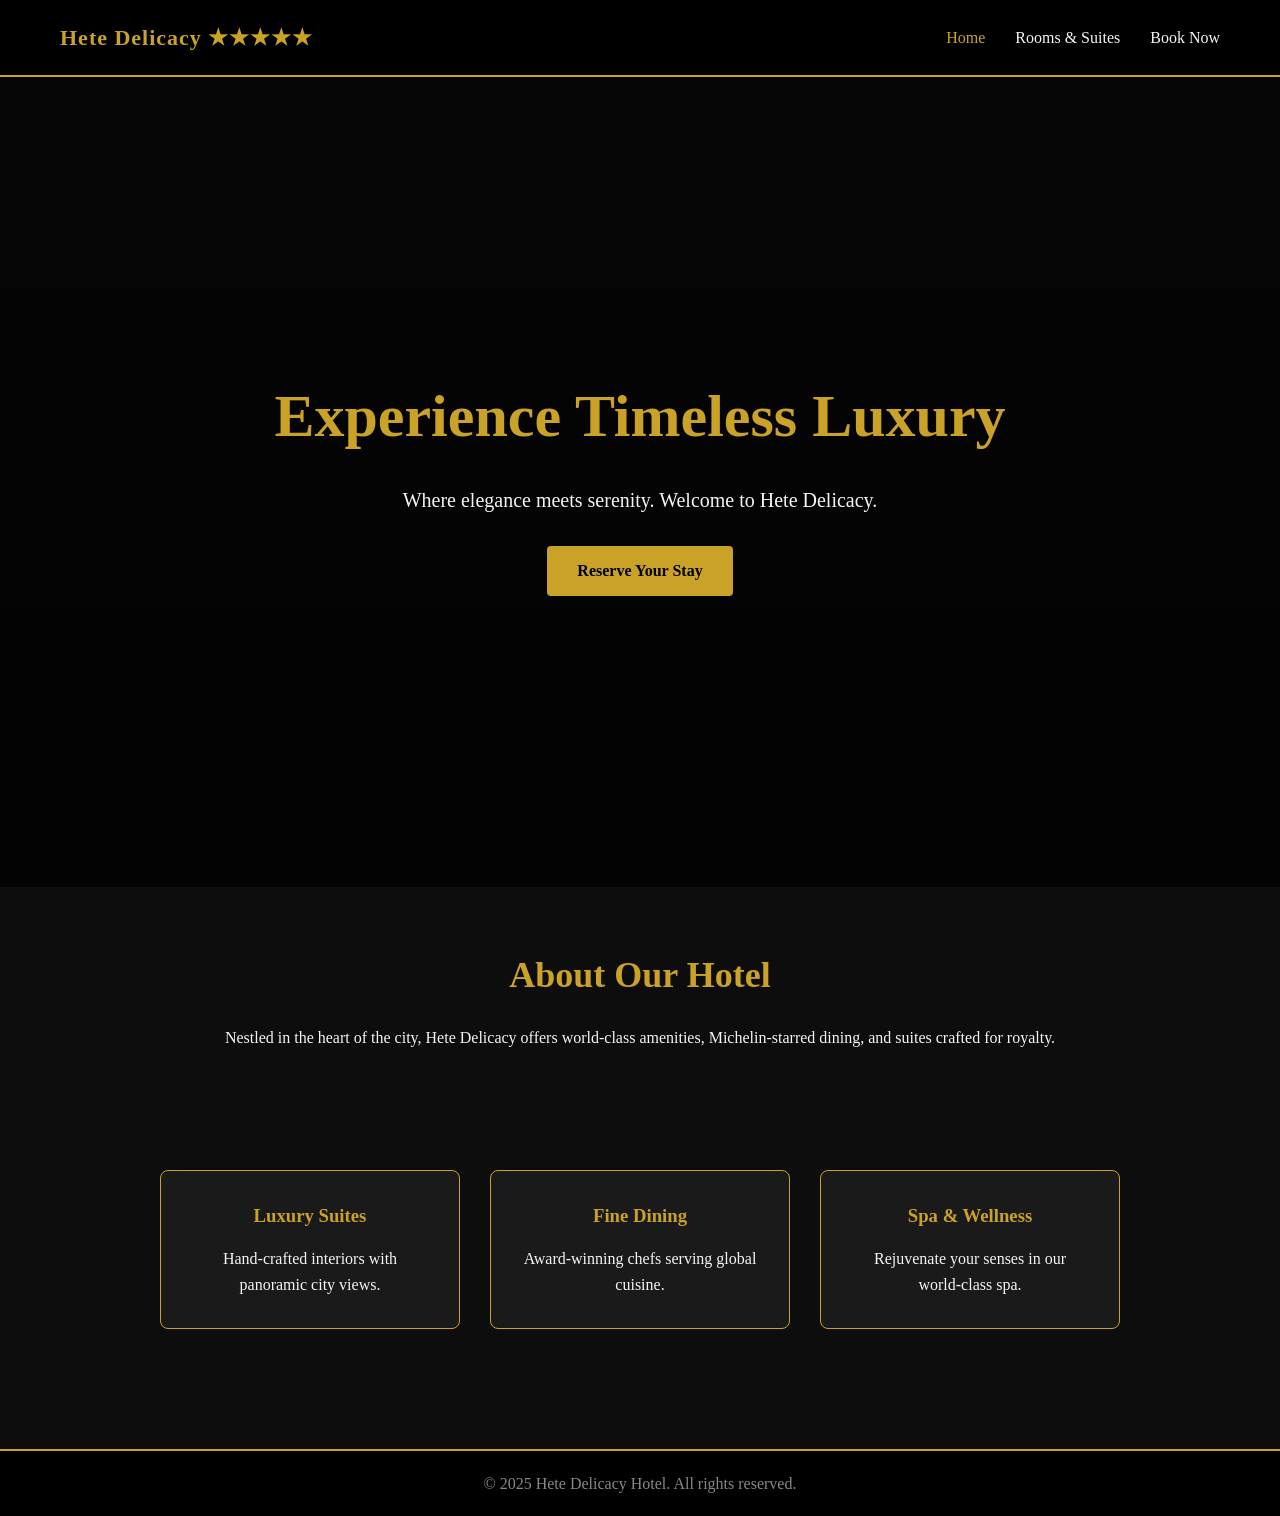
==== index.html @ e2b42c50 "Add files via upload" ====
<!DOCTYPE html>
<html lang="en">
<head>
  <meta charset="UTF-8" />
  <meta name="viewport" content="width=device-width, initial-scale=1.0" />
  <title>Hete Delicacy | 5-Star Luxury Hotel</title>
  <link rel="stylesheet" href="style.css" />
</head>
<body>

  <!-- NAVIGATION -->
  <nav class="navbar">
    <div class="logo">Hete Delicacy ★★★★★</div>
    <ul class="nav-links">
      <li><a href="index.html" class="active">Home</a></li>
      <li><a href="rooms.html">Rooms & Suites</a></li>
      <li><a href="contact.html">Book Now</a></li>
    </ul>
  </nav>

  <!-- HERO -->
  <header class="hero">
    <div class="hero-content">
      <h1>Experience Timeless Luxury</h1>
      <p>Where elegance meets serenity. Welcome to Hete Delicacy.</p>
      <a href="contact.html" class="btn">Reserve Your Stay</a>
    </div>
  </header>

  <!-- ABOUT -->
  <section class="about">
    <h2>About Our Hotel</h2>
    <p>
      Nestled in the heart of the city, Hete Delicacy offers world-class
      amenities, Michelin-starred dining, and suites crafted for royalty.
    </p>
  </section>

  <!-- FEATURES -->
  <section class="features">
    <div class="feature-card">
      <h3>Luxury Suites</h3>
      <p>Hand-crafted interiors with panoramic city views.</p>
    </div>
    <div class="feature-card">
      <h3>Fine Dining</h3>
      <p>Award-winning chefs serving global cuisine.</p>
    </div>
    <div class="feature-card">
      <h3>Spa & Wellness</h3>
      <p>Rejuvenate your senses in our world-class spa.</p>
    </div>
  </section>

  <footer>
    <p>© 2025 Hete Delicacy Hotel. All rights reserved.</p>
  </footer>

  <script type="module" src="main.js"></script>
</body>
</html>
---- style.css ----
/* style.css */
* {
  margin: 0;
  padding: 0;
  box-sizing: border-box;
  font-family: 'Georgia', serif;
}

body {
  background: #0d0d0d;
  color: #f5f5f5;
  line-height: 1.6;
}

/* NAVBAR */
.navbar {
  display: flex;
  justify-content: space-between;
  align-items: center;
  padding: 20px 60px;
  background: #000;
  border-bottom: 2px solid #c9a227;
  position: sticky;
  top: 0;
  z-index: 100;
}
.logo {
  font-size: 22px;
  color: #c9a227;
  font-weight: bold;
  letter-spacing: 1px;
}
.nav-links {
  list-style: none;
  display: flex;
  gap: 30px;
}
.nav-links a {
  color: #f5f5f5;
  text-decoration: none;
  font-size: 16px;
  transition: 0.3s;
}
.nav-links a:hover,
.nav-links a.active {
  color: #c9a227;
}

/* HERO */
.hero {
  height: 90vh;
  background: linear-gradient(rgba(0,0,0,0.6), rgba(0,0,0,0.8)),
              url('https://images.unsplash.com/photo-1566073771259-6a8506099945?w=1600') center/cover;
  display: flex;
  align-items: center;
  justify-content: center;
  text-align: center;
}
.hero h1 {
  font-size: 60px;
  color: #c9a227;
  margin-bottom: 20px;
}
.hero p {
  font-size: 20px;
  margin-bottom: 30px;
}

/* BUTTON */
.btn {
  display: inline-block;
  padding: 12px 30px;
  background: #c9a227;
  color: #000;
  text-decoration: none;
  border: none;
  font-size: 16px;
  font-weight: bold;
  cursor: pointer;
  transition: 0.3s;
  border-radius: 4px;
}
.btn:hover {
  background: #e6c34a;
  transform: translateY(-2px);
}

/* SECTIONS */
.about, .features, .rooms, .booking-section {
  padding: 60px 80px;
  text-align: center;
}
h2 { color: #c9a227; font-size: 36px; margin-bottom: 20px; }

/* FEATURES / ROOMS GRID */
.features, .rooms {
  display: flex;
  gap: 30px;
  justify-content: center;
  flex-wrap: wrap;
}
.feature-card, .room-card {
  background: #1a1a1a;
  padding: 30px;
  border: 1px solid #c9a227;
  border-radius: 8px;
  width: 300px;
  transition: 0.3s;
}
.feature-card:hover, .room-card:hover {
  transform: translateY(-5px);
  box-shadow: 0 10px 20px rgba(201,162,39,0.3);
}
.feature-card h3, .room-card h3 {
  color: #c9a227;
  margin-bottom: 15px;
}

/* PAGE HEADER */
.page-header {
  text-align: center;
  padding: 60px 20px;
  background: #1a1a1a;
  border-bottom: 2px solid #c9a227;
}
.page-header h1 { color: #c9a227; font-size: 42px; }

/* FORM */
.booking-form {
  max-width: 500px;
  margin: 0 auto;
  display: flex;
  flex-direction: column;
  gap: 15px;
}
.booking-form input,
.booking-form select,
.booking-form textarea {
  padding: 12px;
  border: 1px solid #c9a227;
  background: #1a1a1a;
  color: #fff;
  border-radius: 4px;
  font-size: 15px;
}
.booking-form textarea { min-height: 100px; resize: vertical; }

#statusMessage {
  margin-top: 20px;
  color: #c9a227;
  font-size: 16px;
}

/* FOOTER */
footer {
  text-align: center;
  padding: 20px;
  background: #000;
  border-top: 2px solid #c9a227;
  color: #888;
  margin-top: 60px;
}

/* RESPONSIVE */
@media (max-width: 768px) {
  .navbar { flex-direction: column; gap: 15px; padding: 15px; }
  .nav-links { flex-direction: column; gap: 10px; text-align: center; }
  .hero h1 { font-size: 36px; }
  .about, .features, .rooms, .booking-section { padding: 40px 20px; }
}
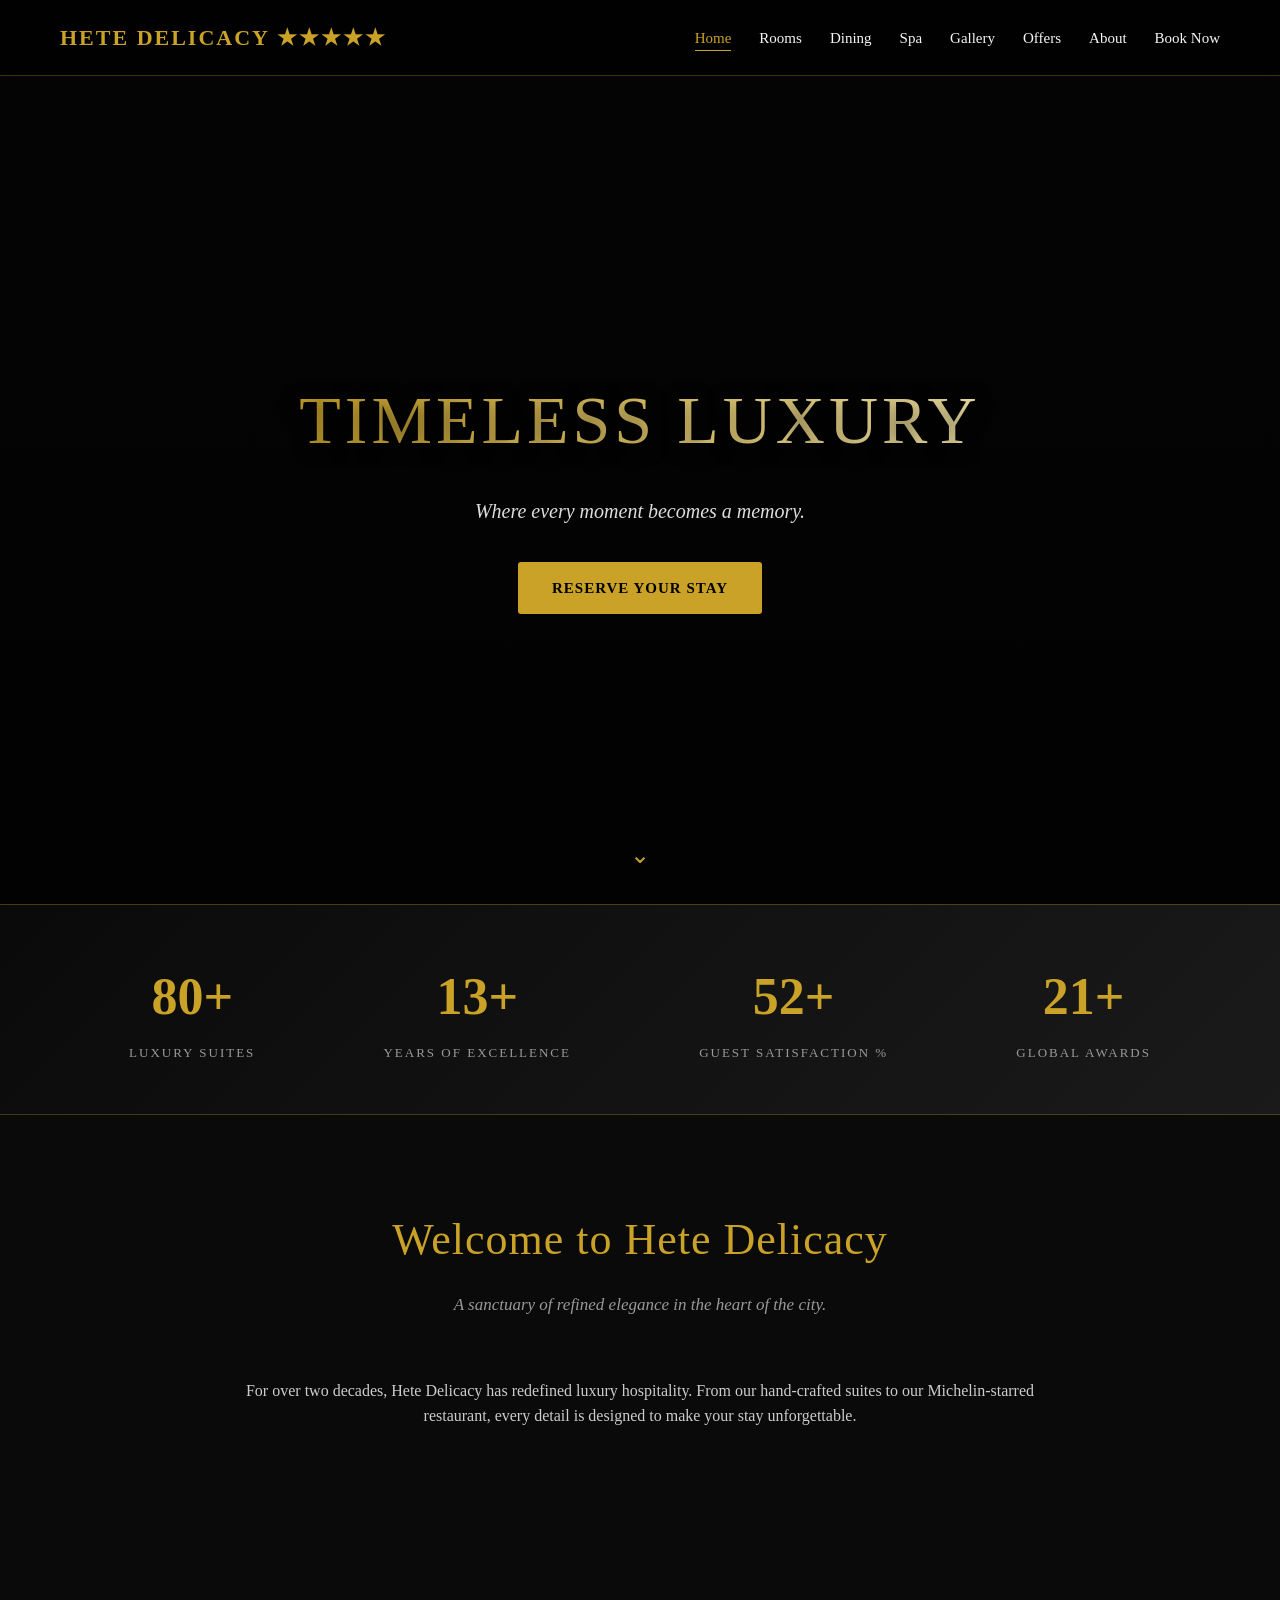
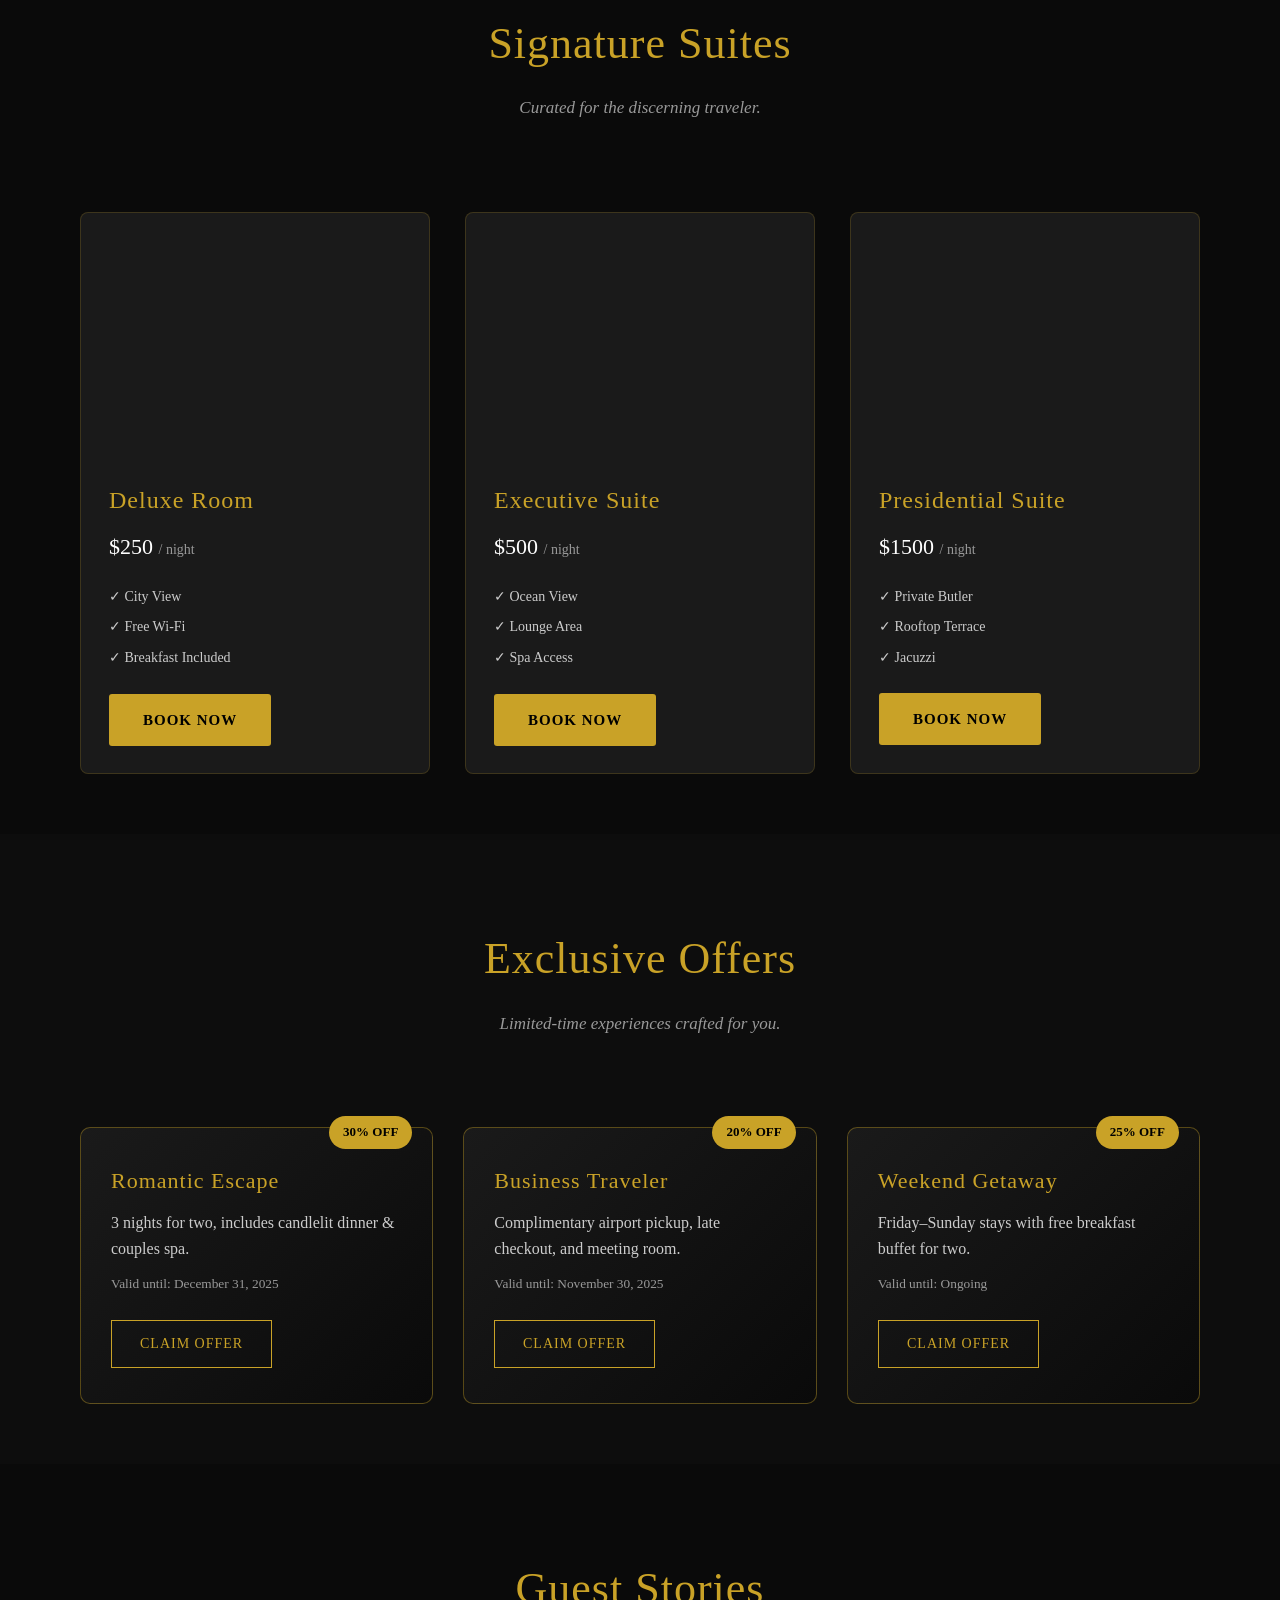
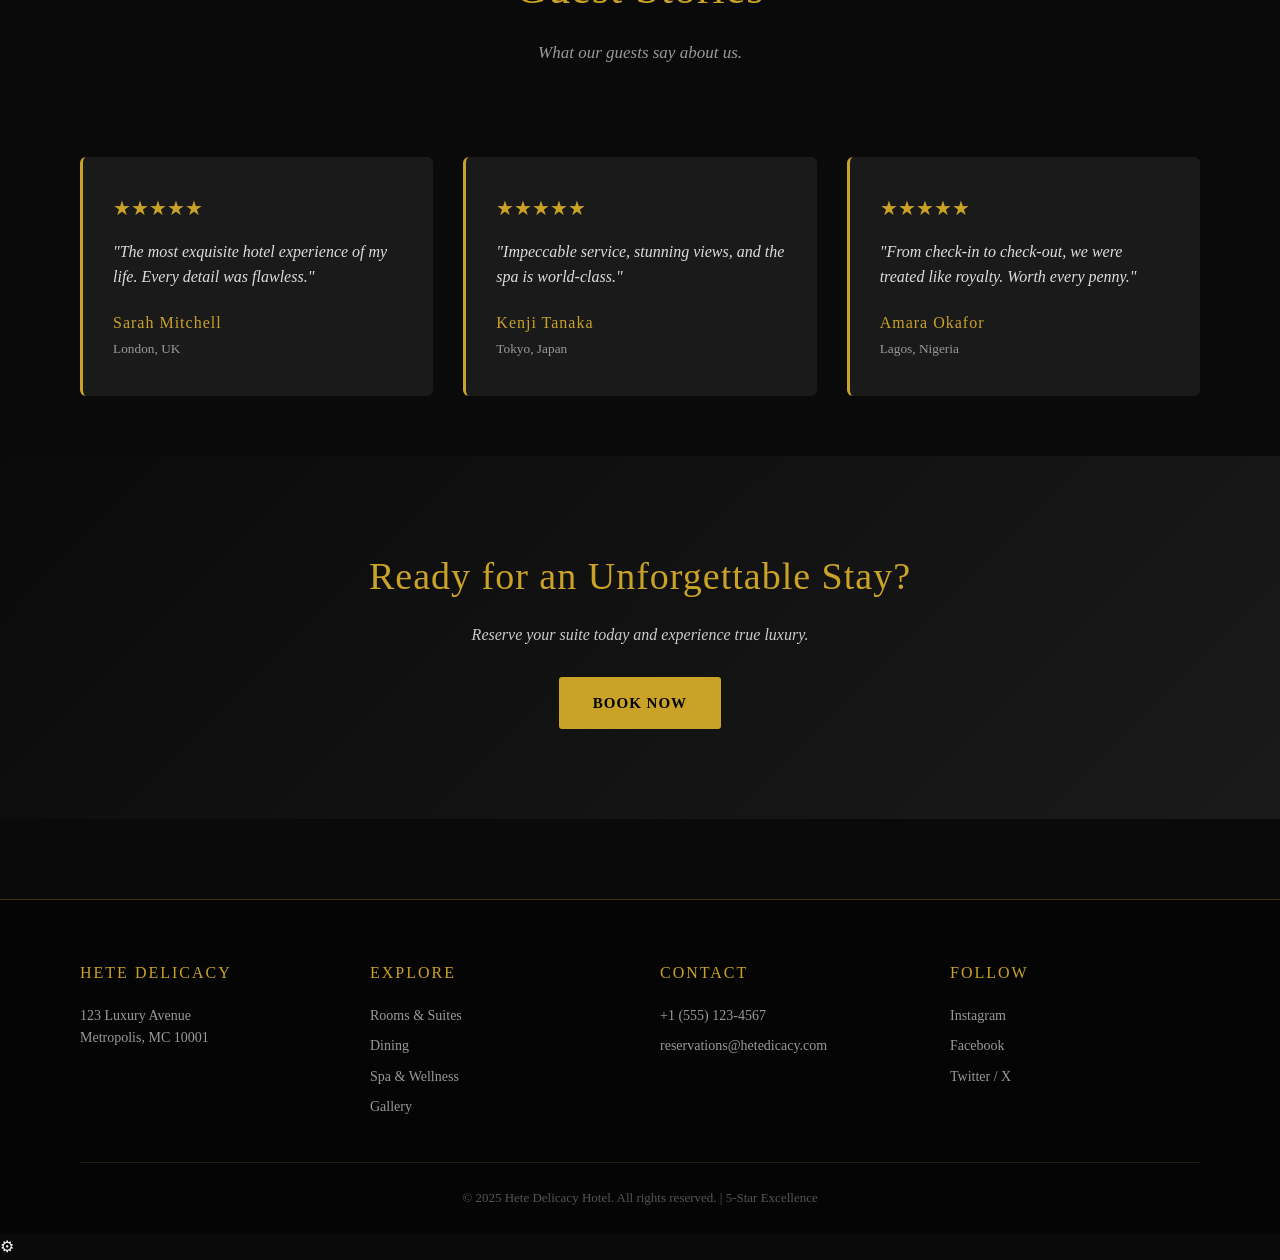
==== commit 24ccb3bd: "Add files via upload" ====
--- a/index.html
+++ b/index.html
@@ -3,17 +3,25 @@
 <head>
   <meta charset="UTF-8" />
   <meta name="viewport" content="width=device-width, initial-scale=1.0" />
+  <meta name="description" content="Hete Delicacy — 5-Star Luxury Hotel. Experience timeless elegance, world-class dining, and award-winning spa." />
   <title>Hete Delicacy | 5-Star Luxury Hotel</title>
   <link rel="stylesheet" href="style.css" />
+  <link rel="stylesheet" href="animations.css" />
 </head>
 <body>
 
-  <!-- NAVIGATION -->
+  <!-- NAVBAR -->
   <nav class="navbar">
-    <div class="logo">Hete Delicacy ★★★★★</div>
+    <div class="logo">HETE DELICACY ★★★★★</div>
+    <button class="nav-toggle">☰</button>
     <ul class="nav-links">
       <li><a href="index.html" class="active">Home</a></li>
-      <li><a href="rooms.html">Rooms & Suites</a></li>
+      <li><a href="rooms.html">Rooms</a></li>
+      <li><a href="dining.html">Dining</a></li>
+      <li><a href="spa.html">Spa</a></li>
+      <li><a href="gallery.html">Gallery</a></li>
+      <li><a href="offers.html">Offers</a></li>
+      <li><a href="about.html">About</a></li>
       <li><a href="contact.html">Book Now</a></li>
     </ul>
   </nav>
@@ -21,41 +29,99 @@
   <!-- HERO -->
   <header class="hero">
     <div class="hero-content">
-      <h1>Experience Timeless Luxury</h1>
-      <p>Where elegance meets serenity. Welcome to Hete Delicacy.</p>
+      <h1 class="shimmer-text">TIMELESS LUXURY</h1>
+      <p>Where every moment becomes a memory.</p>
       <a href="contact.html" class="btn">Reserve Your Stay</a>
     </div>
+    <div class="hero-scroll">⌄</div>
   </header>
+
+  <!-- STATS -->
+  <div class="stats-bar">
+    <div class="stat"><span class="counter" data-target="150">0</span><p>Luxury Suites</p></div>
+    <div class="stat"><span class="counter" data-target="25">0</span><p>Years of Excellence</p></div>
+    <div class="stat"><span class="counter" data-target="98">0</span><p>Guest Satisfaction %</p></div>
+    <div class="stat"><span class="counter" data-target="40">0</span><p>Global Awards</p></div>
+  </div>
 
   <!-- ABOUT -->
   <section class="about">
-    <h2>About Our Hotel</h2>
-    <p>
-      Nestled in the heart of the city, Hete Delicacy offers world-class
-      amenities, Michelin-starred dining, and suites crafted for royalty.
+    <div class="section-title">
+      <h2>Welcome to Hete Delicacy</h2>
+      <p>A sanctuary of refined elegance in the heart of the city.</p>
+    </div>
+    <p style="max-width:800px;margin:0 auto;text-align:center;color:#ccc;">
+      For over two decades, Hete Delicacy has redefined luxury hospitality.
+      From our hand-crafted suites to our Michelin-starred restaurant, every
+      detail is designed to make your stay unforgettable.
     </p>
   </section>
 
-  <!-- FEATURES -->
-  <section class="features">
-    <div class="feature-card">
-      <h3>Luxury Suites</h3>
-      <p>Hand-crafted interiors with panoramic city views.</p>
+  <!-- FEATURED ROOMS -->
+  <section>
+    <div class="section-title">
+      <h2>Signature Suites</h2>
+      <p>Curated for the discerning traveler.</p>
     </div>
-    <div class="feature-card">
-      <h3>Fine Dining</h3>
-      <p>Award-winning chefs serving global cuisine.</p>
-    </div>
-    <div class="feature-card">
-      <h3>Spa & Wellness</h3>
-      <p>Rejuvenate your senses in our world-class spa.</p>
-    </div>
+    <div id="featuredRooms"></div>
   </section>
 
+  <!-- OFFERS -->
+  <section style="background:#0d0d0d;">
+    <div class="section-title">
+      <h2>Exclusive Offers</h2>
+      <p>Limited-time experiences crafted for you.</p>
+    </div>
+    <div id="offersGrid"></div>
+  </section>
+
+  <!-- TESTIMONIALS -->
+  <section>
+    <div class="section-title">
+      <h2>Guest Stories</h2>
+      <p>What our guests say about us.</p>
+    </div>
+    <div id="testimonialsGrid"></div>
+  </section>
+
+  <!-- CTA -->
+  <section style="text-align:center;background:linear-gradient(135deg,#0a0a0a,#1a1a1a);">
+    <h2 style="color:var(--gold);font-size:38px;margin-bottom:15px;">Ready for an Unforgettable Stay?</h2>
+    <p style="color:#ccc;margin-bottom:30px;font-style:italic;">Reserve your suite today and experience true luxury.</p>
+    <a href="contact.html" class="btn">Book Now</a>
+  </section>
+
+  <!-- FOOTER -->
   <footer>
-    <p>© 2025 Hete Delicacy Hotel. All rights reserved.</p>
+    <div class="footer-grid">
+      <div>
+        <h4>HETE DELICACY</h4>
+        <p>123 Luxury Avenue<br>Metropolis, MC 10001</p>
+      </div>
+      <div>
+        <h4>EXPLORE</h4>
+        <a href="rooms.html">Rooms & Suites</a>
+        <a href="dining.html">Dining</a>
+        <a href="spa.html">Spa & Wellness</a>
+        <a href="gallery.html">Gallery</a>
+      </div>
+      <div>
+        <h4>CONTACT</h4>
+        <p>+1 (555) 123-4567</p>
+        <p>reservations@hetedicacy.com</p>
+      </div>
+      <div>
+        <h4>FOLLOW</h4>
+        <a href="#">Instagram</a>
+        <a href="#">Facebook</a>
+        <a href="#">Twitter / X</a>
+      </div>
+    </div>
+    <div class="footer-bottom">
+      © 2025 Hete Delicacy Hotel. All rights reserved. | 5-Star Excellence
+    </div>
   </footer>
-
+<a href="admin.html" class="admin-float" title="Admin Access" aria-label="Admin Access">⚙</a>
   <script type="module" src="main.js"></script>
 </body>
 </html>
--- a/style.css
+++ b/style.css
@@ -1,170 +1,550 @@
-/* style.css */
-* {
-  margin: 0;
-  padding: 0;
-  box-sizing: border-box;
-  font-family: 'Georgia', serif;
+/* ============ RESET & BASE ============ */
+* { margin: 0; padding: 0; box-sizing: border-box; }
+
+:root {
+  --gold: #c9a227;
+  --gold-light: #e6c34a;
+  --black: #0a0a0a;
+  --dark: #141414;
+  --card: #1a1a1a;
+  --text: #f5f5f5;
+  --muted: #999;
 }
 
 body {
-  background: #0d0d0d;
-  color: #f5f5f5;
+  font-family: 'Georgia', 'Times New Roman', serif;
+  background: var(--black);
+  color: var(--text);
   line-height: 1.6;
-}
-
-/* NAVBAR */
+  overflow-x: hidden;
+}
+
+a { color: inherit; text-decoration: none; transition: 0.3s; }
+img { max-width: 100%; display: block; }
+h1, h2, h3, h4 { font-weight: 400; letter-spacing: 1px; }
+
+/* ============ NAVBAR ============ */
 .navbar {
   display: flex;
   justify-content: space-between;
   align-items: center;
   padding: 20px 60px;
-  background: #000;
-  border-bottom: 2px solid #c9a227;
+  background: rgba(0,0,0,0.85);
+  backdrop-filter: blur(10px);
+  border-bottom: 1px solid rgba(201,162,39,0.3);
   position: sticky;
   top: 0;
   z-index: 100;
+  transition: 0.3s;
+}
+.navbar.scrolled {
+  padding: 12px 60px;
+  background: rgba(0,0,0,0.98);
 }
 .logo {
   font-size: 22px;
-  color: #c9a227;
+  color: var(--gold);
+  letter-spacing: 2px;
+  font-weight: bold;
+}
+.nav-links {
+  list-style: none;
+  display: flex;
+  gap: 28px;
+  align-items: center;
+}
+.nav-links a {
+  font-size: 15px;
+  position: relative;
+  padding: 5px 0;
+}
+.nav-links a::after {
+  content: '';
+  position: absolute;
+  left: 0; bottom: 0;
+  width: 0; height: 1px;
+  background: var(--gold);
+  transition: 0.3s;
+}
+.nav-links a:hover::after,
+.nav-links a.active::after { width: 100%; }
+.nav-links a:hover,
+.nav-links a.active { color: var(--gold); }
+
+.nav-toggle {
+  display: none;
+  background: none;
+  border: none;
+  color: var(--gold);
+  font-size: 26px;
+  cursor: pointer;
+}
+
+/* ============ HERO ============ */
+.hero {
+  height: 92vh;
+  background: linear-gradient(rgba(0,0,0,0.55), rgba(0,0,0,0.85)),
+              url('https://images.unsplash.com/photo-1566073771259-6a8506099945?w=1600') center/cover fixed;
+  display: flex;
+  align-items: center;
+  justify-content: center;
+  text-align: center;
+  position: relative;
+}
+.hero-content h1 {
+  font-size: 68px;
+  color: var(--gold);
+  letter-spacing: 4px;
+  margin-bottom: 20px;
+  text-shadow: 0 4px 20px rgba(0,0,0,0.8);
+}
+.hero-content p {
+  font-size: 20px;
+  margin-bottom: 35px;
+  color: #ddd;
+  font-style: italic;
+}
+.hero-scroll {
+  position: absolute;
+  bottom: 30px;
+  left: 50%;
+  transform: translateX(-50%);
+  color: var(--gold);
+  font-size: 24px;
+  animation: bounce 2s infinite;
+}
+
+/* ============ BUTTONS ============ */
+.btn {
+  display: inline-block;
+  padding: 14px 34px;
+  background: var(--gold);
+  color: #000;
+  font-size: 15px;
   font-weight: bold;
   letter-spacing: 1px;
-}
-.nav-links {
+  border: none;
+  cursor: pointer;
+  border-radius: 3px;
+  transition: 0.3s;
+  text-transform: uppercase;
+}
+.btn:hover {
+  background: var(--gold-light);
+  transform: translateY(-3px);
+  box-shadow: 0 10px 25px rgba(201,162,39,0.4);
+}
+.btn-outline {
+  display: inline-block;
+  padding: 12px 28px;
+  background: transparent;
+  color: var(--gold);
+  border: 1px solid var(--gold);
+  font-size: 14px;
+  letter-spacing: 1px;
+  cursor: pointer;
+  transition: 0.3s;
+  text-transform: uppercase;
+  margin-top: 15px;
+}
+.btn-outline:hover {
+  background: var(--gold);
+  color: #000;
+}
+
+/* ============ SECTIONS ============ */
+section { padding: 90px 80px; }
+.section-title {
+  text-align: center;
+  margin-bottom: 60px;
+}
+.section-title h2 {
+  font-size: 44px;
+  color: var(--gold);
+  margin-bottom: 15px;
+}
+.section-title p {
+  color: var(--muted);
+  font-style: italic;
+  font-size: 17px;
+}
+
+/* ============ STATS BAR ============ */
+.stats-bar {
+  display: flex;
+  justify-content: space-around;
+  padding: 50px 80px;
+  background: linear-gradient(135deg, #0a0a0a, #1a1a1a);
+  border-top: 1px solid rgba(201,162,39,0.3);
+  border-bottom: 1px solid rgba(201,162,39,0.3);
+  flex-wrap: wrap;
+  gap: 30px;
+}
+.stat {
+  text-align: center;
+}
+.stat .counter {
+  font-size: 52px;
+  color: var(--gold);
+  font-weight: bold;
+}
+.stat .counter::after { content: '+'; }
+.stat p {
+  color: var(--muted);
+  margin-top: 5px;
+  letter-spacing: 2px;
+  font-size: 13px;
+  text-transform: uppercase;
+}
+
+/* ============ ROOM CARDS ============ */
+.rooms-grid, #featuredRooms, #allRooms {
+  display: grid;
+  grid-template-columns: repeat(auto-fit, minmax(320px, 1fr));
+  gap: 35px;
+  max-width: 1300px;
+  margin: 0 auto;
+}
+.room-card {
+  background: var(--card);
+  border: 1px solid rgba(201,162,39,0.2);
+  border-radius: 8px;
+  overflow: hidden;
+  transition: 0.4s;
+}
+.room-card:hover {
+  transform: translateY(-8px);
+  border-color: var(--gold);
+  box-shadow: 0 20px 40px rgba(201,162,39,0.2);
+}
+.room-img {
+  height: 240px;
+  background-size: cover;
+  background-position: center;
+  transition: 0.5s;
+}
+.room-card:hover .room-img { transform: scale(1.05); }
+.room-body { padding: 28px; }
+.room-body h3 {
+  color: var(--gold);
+  font-size: 24px;
+  margin-bottom: 10px;
+}
+.price {
+  font-size: 22px;
+  color: #fff;
+  margin-bottom: 18px;
+}
+.price span { color: var(--muted); font-size: 14px; }
+.room-meta {
+  display: flex;
+  gap: 15px;
+  margin-bottom: 15px;
+  font-size: 14px;
+  color: var(--muted);
+  flex-wrap: wrap;
+}
+.room-features {
   list-style: none;
-  display: flex;
+  margin-bottom: 20px;
+}
+.room-features li {
+  color: #ccc;
+  font-size: 14px;
+  padding: 4px 0;
+}
+
+/* ============ OFFERS ============ */
+#offersGrid {
+  display: grid;
+  grid-template-columns: repeat(auto-fit, minmax(300px, 1fr));
   gap: 30px;
-}
-.nav-links a {
-  color: #f5f5f5;
-  text-decoration: none;
-  font-size: 16px;
-  transition: 0.3s;
-}
-.nav-links a:hover,
-.nav-links a.active {
-  color: #c9a227;
-}
-
-/* HERO */
-.hero {
-  height: 90vh;
-  background: linear-gradient(rgba(0,0,0,0.6), rgba(0,0,0,0.8)),
-              url('https://images.unsplash.com/photo-1566073771259-6a8506099945?w=1600') center/cover;
+  max-width: 1200px;
+  margin: 0 auto;
+}
+.offer-card {
+  background: linear-gradient(135deg, #1a1a1a, #0a0a0a);
+  border: 1px solid rgba(201,162,39,0.4);
+  border-radius: 10px;
+  padding: 35px 30px;
+  position: relative;
+  transition: 0.4s;
+}
+.offer-card:hover {
+  border-color: var(--gold);
+  transform: translateY(-5px);
+  box-shadow: 0 15px 35px rgba(201,162,39,0.25);
+}
+.discount-badge {
+  position: absolute;
+  top: -12px; right: 20px;
+  background: var(--gold);
+  color: #000;
+  padding: 6px 14px;
+  font-size: 13px;
+  font-weight: bold;
+  border-radius: 20px;
+}
+.offer-card h3 { color: var(--gold); margin-bottom: 12px; font-size: 22px; }
+.offer-card p { color: #ccc; margin-bottom: 12px; }
+.offer-card small { color: var(--muted); display: block; margin-bottom: 10px; }
+
+/* ============ TESTIMONIALS ============ */
+#testimonialsGrid {
+  display: grid;
+  grid-template-columns: repeat(auto-fit, minmax(300px, 1fr));
+  gap: 30px;
+  max-width: 1200px;
+  margin: 0 auto;
+}
+.testimonial-card {
+  background: var(--card);
+  padding: 35px 30px;
+  border-left: 3px solid var(--gold);
+  border-radius: 6px;
+  transition: 0.3s;
+}
+.testimonial-card:hover { transform: translateY(-5px); }
+.stars { color: var(--gold); font-size: 20px; margin-bottom: 15px; }
+.testimonial-card p { font-style: italic; color: #ddd; margin-bottom: 20px; }
+.testimonial-card h4 { color: var(--gold); }
+.testimonial-card small { color: var(--muted); }
+
+/* ============ GALLERY ============ */
+#galleryGrid {
+  display: grid;
+  grid-template-columns: repeat(auto-fit, minmax(280px, 1fr));
+  gap: 15px;
+  max-width: 1300px;
+  margin: 0 auto;
+}
+.gallery-item {
+  position: relative;
+  overflow: hidden;
+  border-radius: 6px;
+  cursor: pointer;
+  aspect-ratio: 4/3;
+}
+.gallery-item img {
+  width: 100%; height: 100%;
+  object-fit: cover;
+  transition: 0.5s;
+}
+.gallery-item:hover img { transform: scale(1.1); }
+.gallery-overlay {
+  position: absolute;
+  inset: 0;
+  background: rgba(0,0,0,0.6);
+  color: var(--gold);
   display: flex;
   align-items: center;
   justify-content: center;
-  text-align: center;
-}
-.hero h1 {
+  font-size: 18px;
+  opacity: 0;
+  transition: 0.3s;
+}
+.gallery-item:hover .gallery-overlay { opacity: 1; }
+
+/* LIGHTBOX */
+.lightbox {
+  position: fixed;
+  inset: 0;
+  background: rgba(0,0,0,0.95);
+  display: none;
+  align-items: center;
+  justify-content: center;
+  z-index: 999;
+}
+.lightbox.open { display: flex; }
+.lightbox-img {
+  max-width: 85vw;
+  max-height: 85vh;
+  border: 2px solid var(--gold);
+  border-radius: 4px;
+}
+.lightbox-close {
+  position: absolute;
+  top: 30px; right: 40px;
+  color: var(--gold);
+  font-size: 45px;
+  cursor: pointer;
+}
+.lightbox-prev, .lightbox-next {
+  position: absolute;
+  top: 50%;
+  transform: translateY(-50%);
+  background: none;
+  border: none;
+  color: var(--gold);
   font-size: 60px;
-  color: #c9a227;
-  margin-bottom: 20px;
-}
-.hero p {
-  font-size: 20px;
-  margin-bottom: 30px;
-}
-
-/* BUTTON */
-.btn {
-  display: inline-block;
-  padding: 12px 30px;
-  background: #c9a227;
-  color: #000;
-  text-decoration: none;
-  border: none;
-  font-size: 16px;
-  font-weight: bold;
   cursor: pointer;
-  transition: 0.3s;
-  border-radius: 4px;
-}
-.btn:hover {
-  background: #e6c34a;
-  transform: translateY(-2px);
-}
-
-/* SECTIONS */
-.about, .features, .rooms, .booking-section {
-  padding: 60px 80px;
-  text-align: center;
-}
-h2 { color: #c9a227; font-size: 36px; margin-bottom: 20px; }
-
-/* FEATURES / ROOMS GRID */
-.features, .rooms {
-  display: flex;
-  gap: 30px;
-  justify-content: center;
-  flex-wrap: wrap;
-}
-.feature-card, .room-card {
-  background: #1a1a1a;
-  padding: 30px;
-  border: 1px solid #c9a227;
-  border-radius: 8px;
-  width: 300px;
-  transition: 0.3s;
-}
-.feature-card:hover, .room-card:hover {
-  transform: translateY(-5px);
-  box-shadow: 0 10px 20px rgba(201,162,39,0.3);
-}
-.feature-card h3, .room-card h3 {
-  color: #c9a227;
-  margin-bottom: 15px;
-}
-
-/* PAGE HEADER */
+  padding: 20px;
+}
+.lightbox-prev { left: 30px; }
+.lightbox-next { right: 30px; }
+
+/* ============ PAGE HEADER ============ */
 .page-header {
   text-align: center;
-  padding: 60px 20px;
-  background: #1a1a1a;
-  border-bottom: 2px solid #c9a227;
-}
-.page-header h1 { color: #c9a227; font-size: 42px; }
-
-/* FORM */
+  padding: 100px 20px 60px;
+  background: linear-gradient(rgba(0,0,0,0.7), rgba(0,0,0,0.9)),
+              url('https://images.unsplash.com/photo-1445019980597-93fa8acb246c?w=1600') center/cover;
+  border-bottom: 2px solid var(--gold);
+}
+.page-header h1 {
+  color: var(--gold);
+  font-size: 52px;
+  letter-spacing: 3px;
+}
+.page-header p {
+  color: var(--muted);
+  font-style: italic;
+  margin-top: 12px;
+}
+
+/* ============ FORM ============ */
 .booking-form {
-  max-width: 500px;
+  max-width: 560px;
   margin: 0 auto;
   display: flex;
   flex-direction: column;
-  gap: 15px;
+  gap: 16px;
 }
 .booking-form input,
 .booking-form select,
 .booking-form textarea {
-  padding: 12px;
-  border: 1px solid #c9a227;
-  background: #1a1a1a;
+  padding: 14px 16px;
+  border: 1px solid rgba(201,162,39,0.4);
+  background: var(--card);
   color: #fff;
   border-radius: 4px;
   font-size: 15px;
-}
-.booking-form textarea { min-height: 100px; resize: vertical; }
-
-#statusMessage {
-  margin-top: 20px;
-  color: #c9a227;
+  font-family: inherit;
+  transition: 0.3s;
+}
+.booking-form input:focus,
+.booking-form select:focus,
+.booking-form textarea:focus {
+  outline: none;
+  border-color: var(--gold);
+  box-shadow: 0 0 10px rgba(201,162,39,0.3);
+}
+.booking-form textarea { min-height: 110px; resize: vertical; }
+
+#estimate {
+  display: none;
+  text-align: center;
+  color: var(--gold);
   font-size: 16px;
-}
-
-/* FOOTER */
+  padding: 10px;
+  background: rgba(201,162,39,0.1);
+  border-radius: 4px;
+}
+
+.status { text-align: center; margin-top: 20px; font-size: 15px; }
+.status.success { color: #4caf50; }
+.status.error { color: #e74c3c; }
+.status.pending { color: var(--gold); }
+
+/* ============ FOOTER ============ */
 footer {
-  text-align: center;
-  padding: 20px;
+  background: #050505;
+  border-top: 1px solid rgba(201,162,39,0.3);
+  padding: 60px 80px 25px;
+  margin-top: 80px;
+}
+.footer-grid {
+  display: grid;
+  grid-template-columns: repeat(auto-fit, minmax(200px, 1fr));
+  gap: 40px;
+  max-width: 1200px;
+  margin: 0 auto 40px;
+}
+.footer-grid h4 { color: var(--gold); margin-bottom: 15px; letter-spacing: 2px; }
+.footer-grid p, .footer-grid a {
+  color: var(--muted);
+  font-size: 14px;
+  display: block;
+  padding: 4px 0;
+}
+.footer-grid a:hover { color: var(--gold); }
+.footer-bottom {
+  text-align: center;
+  padding-top: 25px;
+  border-top: 1px solid rgba(201,162,39,0.15);
+  color: #555;
+  font-size: 13px;
+}
+
+/* ============ ADMIN ============ */
+.admin-container { max-width: 1200px; margin: 60px auto; padding: 0 30px; }
+.login-box {
+  max-width: 400px;
+  margin: 80px auto;
+  background: var(--card);
+  padding: 40px;
+  border: 1px solid rgba(201,162,39,0.3);
+  border-radius: 8px;
+  text-align: center;
+}
+.login-box input {
+  width: 100%; padding: 14px;
+  background: #0a0a0a; border: 1px solid var(--gold);
+  color: #fff; border-radius: 4px; margin: 15px 0;
+}
+#bookingsTable {
+  width: 100%;
+  border-collapse: collapse;
+  background: var(--card);
+  border-radius: 8px;
+  overflow: hidden;
+}
+#bookingsTable th,
+#bookingsTable td {
+  padding: 14px;
+  text-align: left;
+  border-bottom: 1px solid rgba(201,162,39,0.15);
+  font-size: 14px;
+}
+#bookingsTable th {
   background: #000;
-  border-top: 2px solid #c9a227;
-  color: #888;
-  margin-top: 60px;
-}
-
-/* RESPONSIVE */
-@media (max-width: 768px) {
-  .navbar { flex-direction: column; gap: 15px; padding: 15px; }
-  .nav-links { flex-direction: column; gap: 10px; text-align: center; }
-  .hero h1 { font-size: 36px; }
-  .about, .features, .rooms, .booking-section { padding: 40px 20px; }
+  color: var(--gold);
+  letter-spacing: 1px;
+  text-transform: uppercase;
+  font-size: 12px;
+}
+#bookingsTable tr:hover { background: rgba(201,162,39,0.05); }
+.delete-btn {
+  background: #e74c3c; color: #fff;
+  border: none; padding: 6px 12px;
+  border-radius: 4px; cursor: pointer;
+  font-size: 12px;
+}
+
+/* ============ RESPONSIVE ============ */
+@media (max-width: 900px) {
+  section { padding: 60px 25px; }
+  .navbar { padding: 15px 25px; }
+  .navbar.scrolled { padding: 10px 25px; }
+
+  .nav-toggle { display: block; }
+  .nav-links {
+    position: absolute;
+    top: 100%; left: 0; right: 0;
+    background: rgba(0,0,0,0.98);
+    flex-direction: column;
+    padding: 20px;
+    gap: 15px;
+    transform: translateY(-200%);
+    transition: 0.4s;
+  }
+  .nav-links.open { transform: translateY(0); }
+
+  .hero-content h1 { font-size: 38px; letter-spacing: 2px; }
+  .hero-content p { font-size: 16px; }
+  .section-title h2 { font-size: 32px; }
+  .page-header h1 { font-size: 34px; }
+  .stats-bar { padding: 40px 25px; }
+  .stat .counter { font-size: 38px; }
+  .lightbox-prev, .lightbox-next { font-size: 40px; padding: 10px; }
 }
--- a/animations.css
+++ b/animations.css
@@ -0,0 +1,52 @@
+/* animations.css */
+@keyframes bounce {
+  0%, 100% { transform: translate(-50%, 0); }
+  50% { transform: translate(-50%, -15px); }
+}
+
+@keyframes fadeIn {
+  from { opacity: 0; }
+  to { opacity: 1; }
+}
+
+@keyframes slideUp {
+  from { opacity: 0; transform: translateY(40px); }
+  to { opacity: 1; transform: translateY(0); }
+}
+
+@keyframes shimmer {
+  0% { background-position: -200% 0; }
+  100% { background-position: 200% 0; }
+}
+
+.fade-in {
+  opacity: 0;
+  transform: translateY(30px);
+  transition: opacity 0.8s ease, transform 0.8s ease;
+}
+.fade-in.visible {
+  opacity: 1;
+  transform: translateY(0);
+}
+
+.slide-up {
+  opacity: 0;
+  animation: slideUp 0.8s forwards;
+}
+
+/* Gold shimmer accent for headings */
+.shimmer-text {
+  background: linear-gradient(90deg, #c9a227 0%, #f5e6a8 50%, #c9a227 100%);
+  background-size: 200% auto;
+  -webkit-background-clip: text;
+  -webkit-text-fill-color: transparent;
+  animation: shimmer 3s linear infinite;
+}
+
+/* Button hover pulse */
+.btn:active { transform: scale(0.96); }
+
+/* Card entrance */
+.room-card, .offer-card, .testimonial-card, .gallery-item {
+  animation: fadeIn 0.6s ease forwards;
+}
